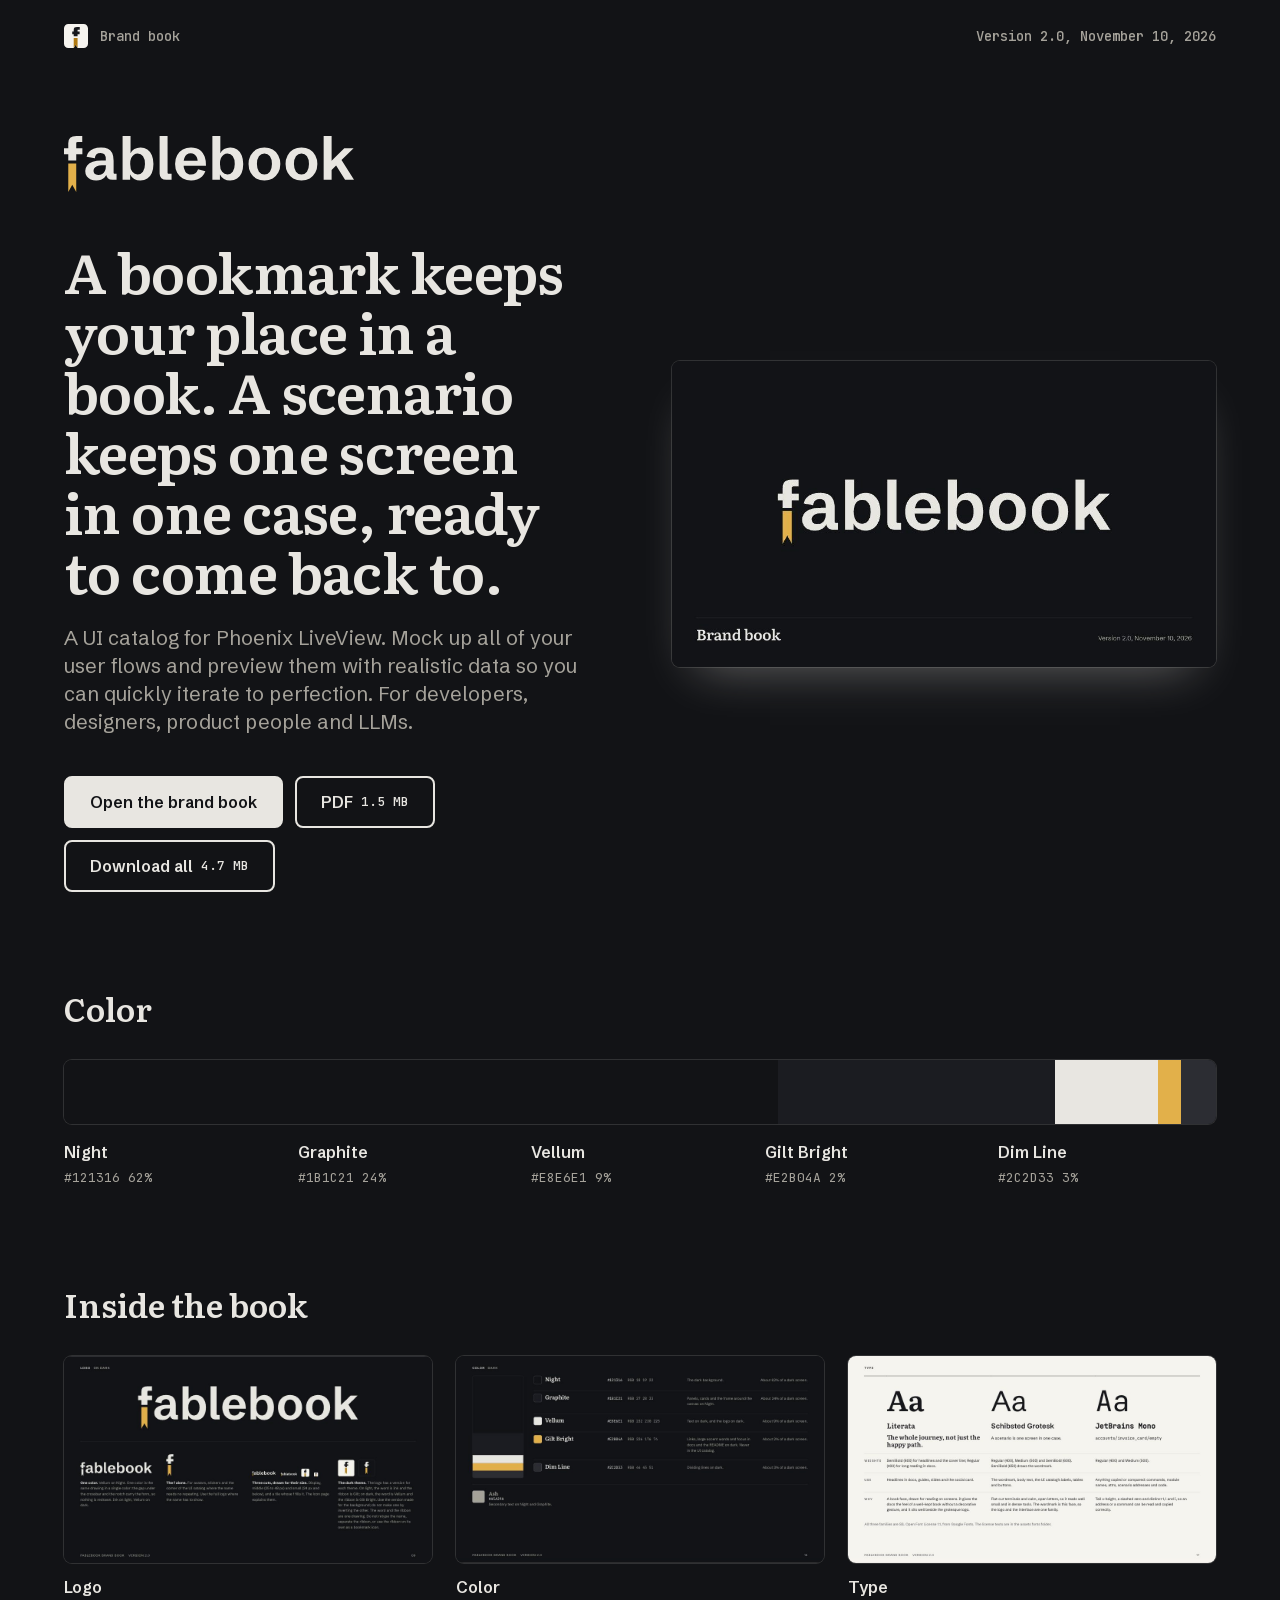
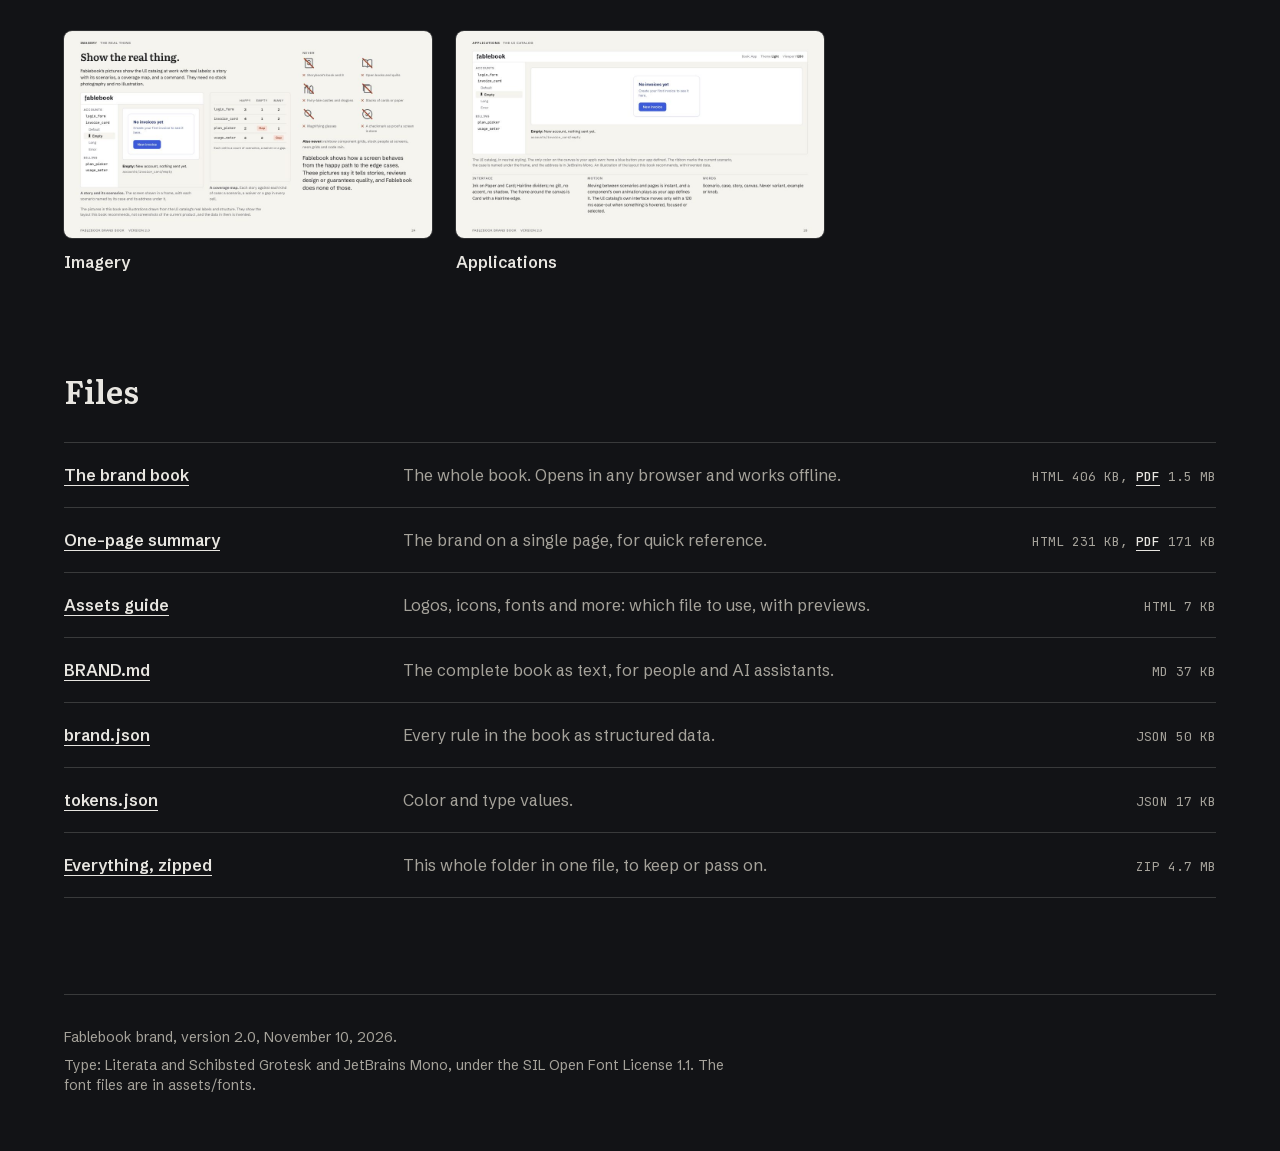
==== index.html @ 8df15fea "Fablebook brand book 2.0" ====
<!doctype html>
<!-- Generated from brand.json. Deploy this folder as is (Netlify Drop, GitHub Pages, Vercel) or open it from disk. Nothing loads from the internet. -->
<html lang="en">
<head>
<meta charset="utf-8">
<meta name="viewport" content="width=device-width, initial-scale=1">
<title>Fablebook brand</title>
<meta name="description" content="Fablebook brand book, version 2.0. A bookmark keeps your place in a book. A scenario keeps one screen in one case, ready to come back to.">
<meta property="og:title" content="Fablebook brand">
<meta property="og:description" content="Fablebook brand book, version 2.0. A bookmark keeps your place in a book. A scenario keeps one screen in one case, ready to come back to.">
<meta property="og:image" content="https://sztheory.github.io/fablebook-brand/preview/social.jpg">
<meta name="twitter:card" content="summary_large_image">
<meta name="theme-color" content="#121316">
<link rel="icon" href="assets/icon/favicon.svg" type="image/svg+xml">
<link rel="stylesheet" href="assets/fonts/web/fonts.css">
<style>
:root{--ground:#121316;--text:#E8E6E1;--muted:#A5A29A;--surface:#121316;--link:#E8E6E1;--btn:#E8E6E1;--btn-text:#121316;--display:Literata, Georgia, 'Times New Roman', serif;--body:'Schibsted Grotesk', system-ui, -apple-system, 'Segoe UI', sans-serif;--mono:'JetBrains Mono', ui-monospace, 'SF Mono', Consolas, monospace;color-scheme:dark}
*{box-sizing:border-box}
html{-webkit-text-size-adjust:100%}
body{margin:0;background:var(--ground);color:var(--text);font:400 16px/24px var(--body)}
a{color:inherit}
img{display:block;max-width:100%;height:auto}
.wrap{max-width:1248px;margin:0 auto;padding:0 48px}
.top{display:flex;justify-content:space-between;align-items:center;gap:16px;padding:24px 0;font:500 14px/20px var(--mono);color:var(--muted)}
.top span{display:flex;align-items:center;gap:12px}
.top img{width:24px;height:24px}
.hero{display:grid;grid-template-columns:1fr 1fr;gap:64px;align-items:center;padding:64px 0 96px}
.lockup{height:56px;width:auto;margin:0 0 48px}
h1{font:600 56px/60px var(--display);letter-spacing:-0.01em;margin:0 0 24px;text-wrap:balance}
.lead{font-size:20px;line-height:28px;color:var(--muted);margin:0 0 40px;max-width:32em}
.actions{display:flex;flex-wrap:wrap;gap:12px}
.btn{display:inline-flex;align-items:center;min-height:48px;padding:12px 24px;border-radius:8px;font:600 16px/24px var(--body);text-decoration:none;border:2px solid var(--btn);background:var(--btn);color:var(--btn-text)}
.btn.quiet{background:transparent;color:var(--text);border-color:var(--text)}
.btn small{font:500 13px/20px var(--mono);margin-left:8px;opacity:1}
.cover{display:block;border-radius:8px;overflow:hidden;box-shadow:0 0 0 1px color-mix(in srgb,var(--text) 14%,transparent),0 24px 48px -24px color-mix(in srgb,var(--text) 40%,transparent)}
h2{font:600 32px/40px var(--display);margin:0 0 32px}
section{padding:0 0 96px}
.palette{display:flex;height:64px;border-radius:8px;overflow:hidden;box-shadow:0 0 0 1px color-mix(in srgb,var(--text) 14%,transparent)}
.swatches{display:grid;grid-template-columns:repeat(5,1fr);gap:16px;margin:16px 0 0;padding:0;list-style:none}
.swatches b{display:block;font:600 16px/24px var(--body)}
.swatches span{font:400 13px/20px var(--mono);color:var(--muted)}
.pages{display:grid;grid-template-columns:repeat(3,1fr);gap:32px 24px;margin:0;padding:0;list-style:none}
.pages a{display:block;text-decoration:none}
.pages img{border-radius:8px;box-shadow:0 0 0 1px color-mix(in srgb,var(--text) 14%,transparent);aspect-ratio:16/9;width:100%;height:auto}
.pages span{display:block;margin:12px 0 0;font:600 16px/24px var(--body)}
.pages a:hover img{box-shadow:0 0 0 2px var(--link)}
.files{margin:0;padding:0;list-style:none;border-top:1px solid color-mix(in srgb,var(--text) 18%,transparent)}
.files li{display:grid;grid-template-columns:4fr 7fr 3fr;gap:24px;align-items:baseline;padding:20px 0;border-bottom:1px solid color-mix(in srgb,var(--text) 18%,transparent)}
.files a{font-weight:600;color:var(--link);text-underline-offset:4px}
.files p{margin:0;color:var(--muted)}
.files .meta{font:400 13px/20px var(--mono);color:var(--muted);text-align:right}
.files .meta a{font-weight:500;color:var(--link)}
footer{padding:32px 0 48px;border-top:1px solid color-mix(in srgb,var(--text) 18%,transparent);font-size:14px;line-height:20px;color:var(--muted)}
footer p{margin:0 0 8px;max-width:48em}
@media (max-width:860px){
.wrap{padding:0 20px}
.hero{grid-template-columns:1fr;gap:40px;padding:32px 0 64px}
.lockup{height:40px;margin:0 0 32px}
h1{font-size:40px;line-height:44px}
.lead{font-size:18px;line-height:28px;margin:0 0 32px}
.btn{width:100%;justify-content:center}
section{padding:0 0 64px}
h2{font-size:28px;line-height:36px;margin:0 0 24px}
.swatches{grid-template-columns:1fr 1fr}
.pages{grid-template-columns:1fr 1fr;gap:24px 16px}
.files li{grid-template-columns:1fr;gap:4px}
.files .meta{text-align:left}
.top .when{display:none}
}
</style>
</head>
<body>
<div class="wrap">
<header class="top"><span><img src="assets/icon/favicon.svg" alt="">Brand book</span><span class="when">Version 2.0, November 10, 2026</span></header>
<main>
<div class="hero">
<div>
<img class="lockup" src="assets/logo/fablebook-lockup-dark.svg" alt="Fablebook">
<h1>A bookmark keeps your place in a book. A scenario keeps one screen in one case, ready to come back to.</h1>
<p class="lead">A UI catalog for Phoenix LiveView. Mock up all of your user flows and preview them with realistic data so you can quickly iterate to perfection. For developers, designers, product people and LLMs.</p>
<div class="actions">
<a class="btn" href="fablebook-brand-book.html">Open the brand book</a>
<a class="btn quiet" href="fablebook-brand-book.pdf">PDF<small>1.5 MB</small></a>
<a class="btn quiet" href="fablebook-brand.zip">Download all<small>4.7 MB</small></a>
</div>
</div>
<a class="cover" href="fablebook-brand-book.html" aria-label="Open the brand book"><img src="preview/cover.jpg" width="960" height="540" alt="The cover of the Fablebook brand book"></a>
</div>
<section aria-labelledby="color">
<h2 id="color">Color</h2>
<div class="palette" role="img" aria-label="The dark palette in its proportions"><i style="flex:62;background:#121316"></i><i style="flex:24;background:#1B1C21"></i><i style="flex:9;background:#E8E6E1"></i><i style="flex:2;background:#E2B04A"></i><i style="flex:3;background:#2C2D33"></i></div>
<ul class="swatches"><li><b>Night</b><span>#121316 62%</span></li><li><b>Graphite</b><span>#1B1C21 24%</span></li><li><b>Vellum</b><span>#E8E6E1 9%</span></li><li><b>Gilt Bright</b><span>#E2B04A 2%</span></li><li><b>Dim Line</b><span>#2C2D33 3%</span></li></ul>
</section>
<section aria-labelledby="inside">
<h2 id="inside">Inside the book</h2>
<ul class="pages"><li><a href="fablebook-brand-book.html#logo-dark"><img src="preview/logo-dark.jpg" width="960" height="540" loading="lazy" alt=""><span>Logo</span></a></li><li><a href="fablebook-brand-book.html#color-dark"><img src="preview/color-dark.jpg" width="960" height="540" loading="lazy" alt=""><span>Color</span></a></li><li><a href="fablebook-brand-book.html#type"><img src="preview/type.jpg" width="960" height="540" loading="lazy" alt=""><span>Type</span></a></li><li><a href="fablebook-brand-book.html#imagery"><img src="preview/imagery.jpg" width="960" height="540" loading="lazy" alt=""><span>Imagery</span></a></li><li><a href="fablebook-brand-book.html#apps-workbench"><img src="preview/apps-workbench.jpg" width="960" height="540" loading="lazy" alt=""><span>Applications</span></a></li></ul>
</section>
<section aria-labelledby="files">
<h2 id="files">Files</h2>
<ul class="files">
<li><a href="fablebook-brand-book.html">The brand book</a><p>The whole book. Opens in any browser and works offline.</p><span class="meta">HTML 406 KB, <a href="fablebook-brand-book.pdf">PDF</a> 1.5 MB</span></li>
<li><a href="fablebook-one-page.html">One-page summary</a><p>The brand on a single page, for quick reference.</p><span class="meta">HTML 231 KB, <a href="fablebook-one-page.pdf">PDF</a> 171 KB</span></li>
<li><a href="assets/index.html">Assets guide</a><p>Logos, icons, fonts and more: which file to use, with previews.</p><span class="meta">HTML 7 KB</span></li>
<li><a href="BRAND.md">BRAND.md</a><p>The complete book as text, for people and AI assistants.</p><span class="meta">MD 37 KB</span></li>
<li><a href="brand.json">brand.json</a><p>Every rule in the book as structured data.</p><span class="meta">JSON 50 KB</span></li>
<li><a href="tokens.json">tokens.json</a><p>Color and type values.</p><span class="meta">JSON 17 KB</span></li>
<li><a href="fablebook-brand.zip">Everything, zipped</a><p>This whole folder in one file, to keep or pass on.</p><span class="meta">ZIP 4.7 MB</span></li>
</ul>
</section>
</main>
<footer>
<p>Fablebook brand, version 2.0, November 10, 2026.</p>
<p>Type: Literata and Schibsted Grotesk and JetBrains Mono, under the SIL Open Font License 1.1. The font files are in assets/fonts.</p>
</footer>
</div>
</body>
</html>
---- assets/fonts/web/fonts.css ----
@font-face{font-family:'Literata';font-style:normal;font-weight:400 700;font-display:swap;src:url('Literata-normal-400-700.woff2') format('woff2')}
@font-face{font-family:'Schibsted Grotesk';font-style:normal;font-weight:400 700;font-display:swap;src:url('SchibstedGrotesk-normal-400-700.woff2') format('woff2')}
@font-face{font-family:'JetBrains Mono';font-style:normal;font-weight:400 500;font-display:swap;src:url('JetBrainsMono-normal-400.woff2') format('woff2')}
/* Latin subsets; for other scripts use the files in ../variable. */
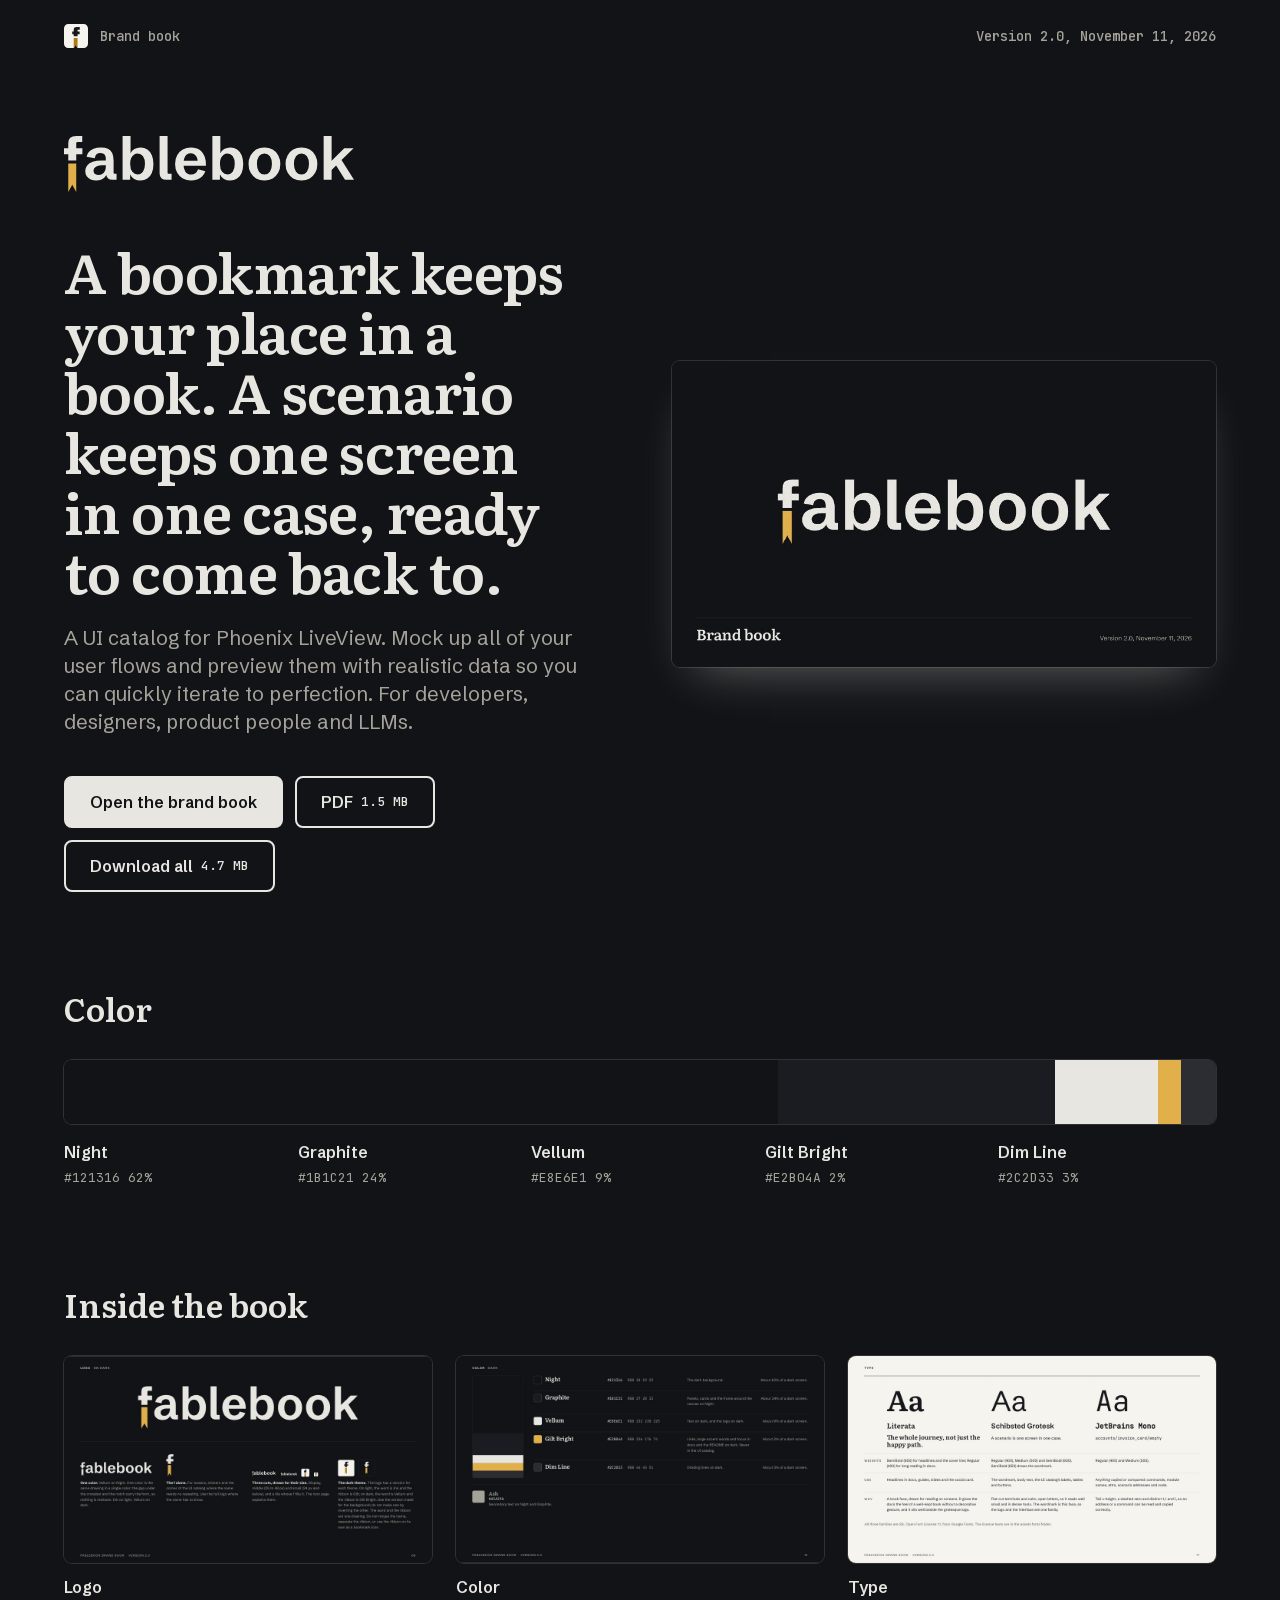
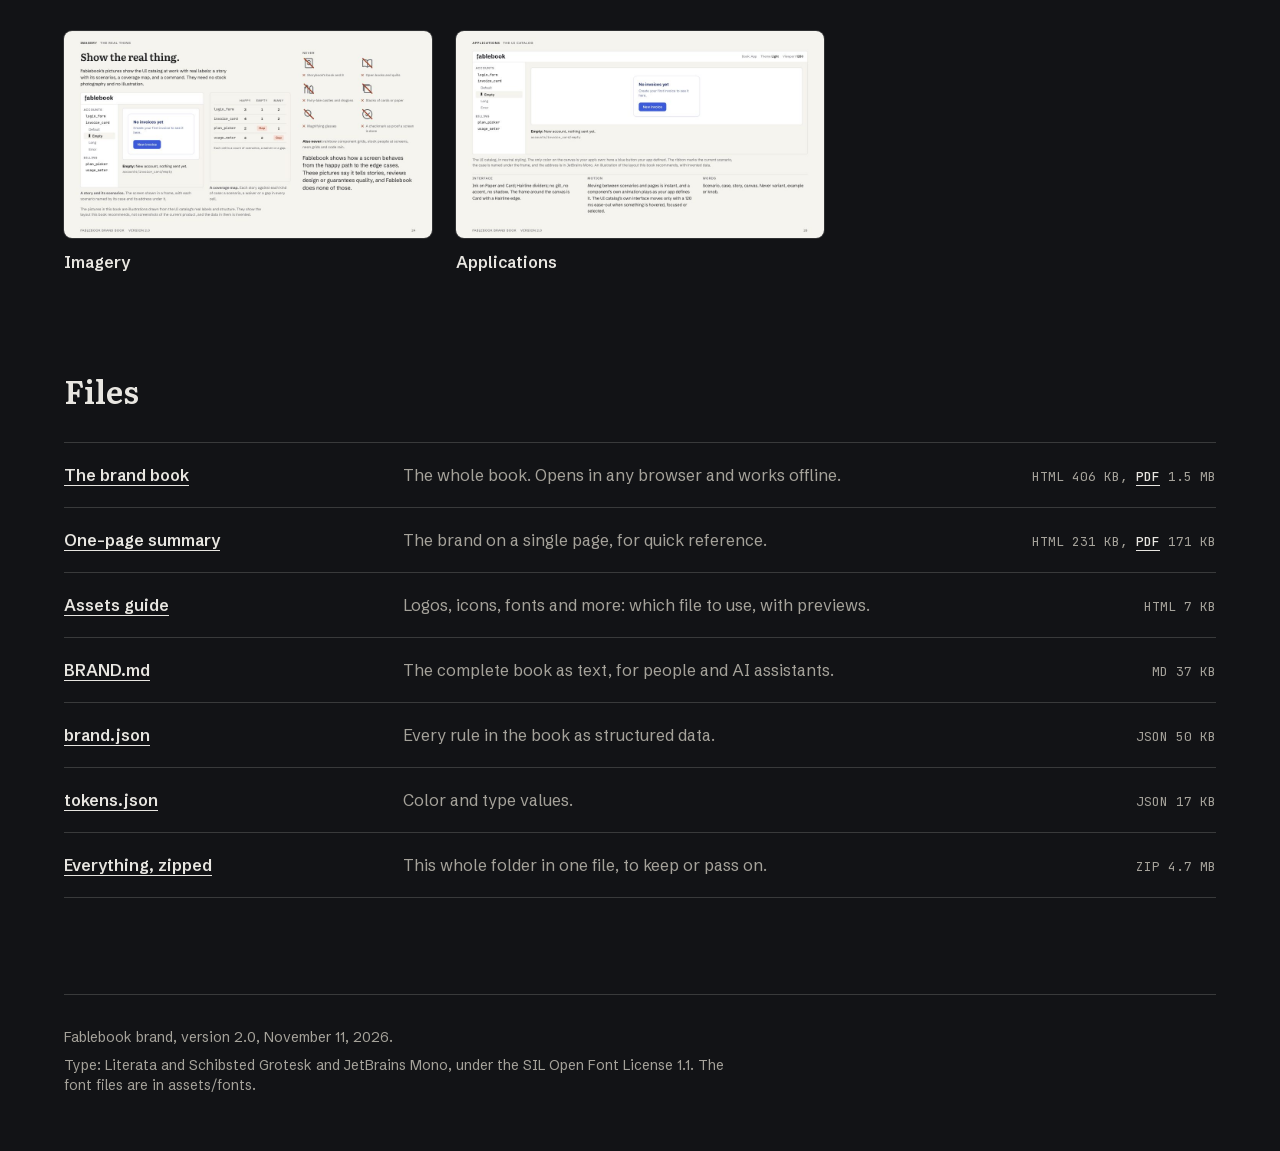
==== commit 5a13d2f3: "Fablebook brand book 2.0: dated November 11, 2026" ====
--- a/index.html
+++ b/index.html
@@ -71,7 +71,7 @@
 </head>
 <body>
 <div class="wrap">
-<header class="top"><span><img src="assets/icon/favicon.svg" alt="">Brand book</span><span class="when">Version 2.0, November 10, 2026</span></header>
+<header class="top"><span><img src="assets/icon/favicon.svg" alt="">Brand book</span><span class="when">Version 2.0, November 11, 2026</span></header>
 <main>
 <div class="hero">
 <div>
@@ -109,7 +109,7 @@
 </section>
 </main>
 <footer>
-<p>Fablebook brand, version 2.0, November 10, 2026.</p>
+<p>Fablebook brand, version 2.0, November 11, 2026.</p>
 <p>Type: Literata and Schibsted Grotesk and JetBrains Mono, under the SIL Open Font License 1.1. The font files are in assets/fonts.</p>
 </footer>
 </div>
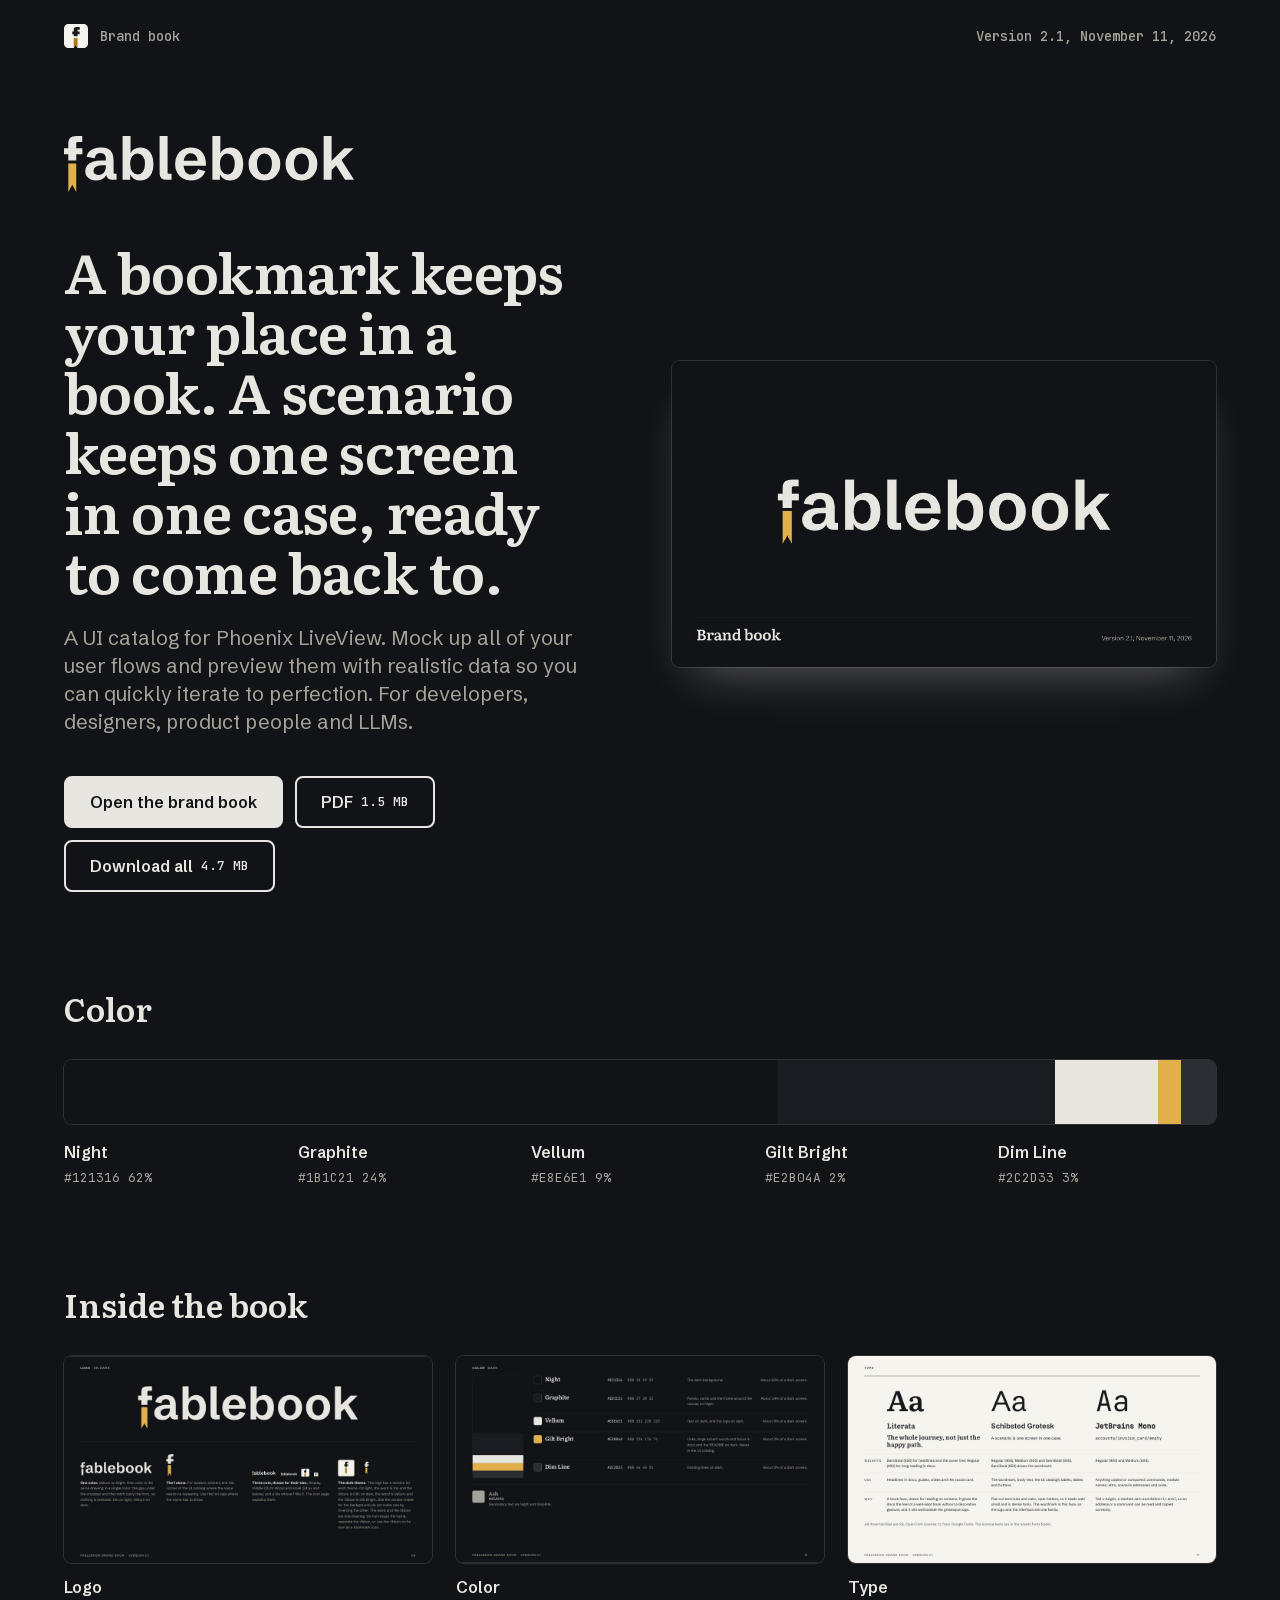
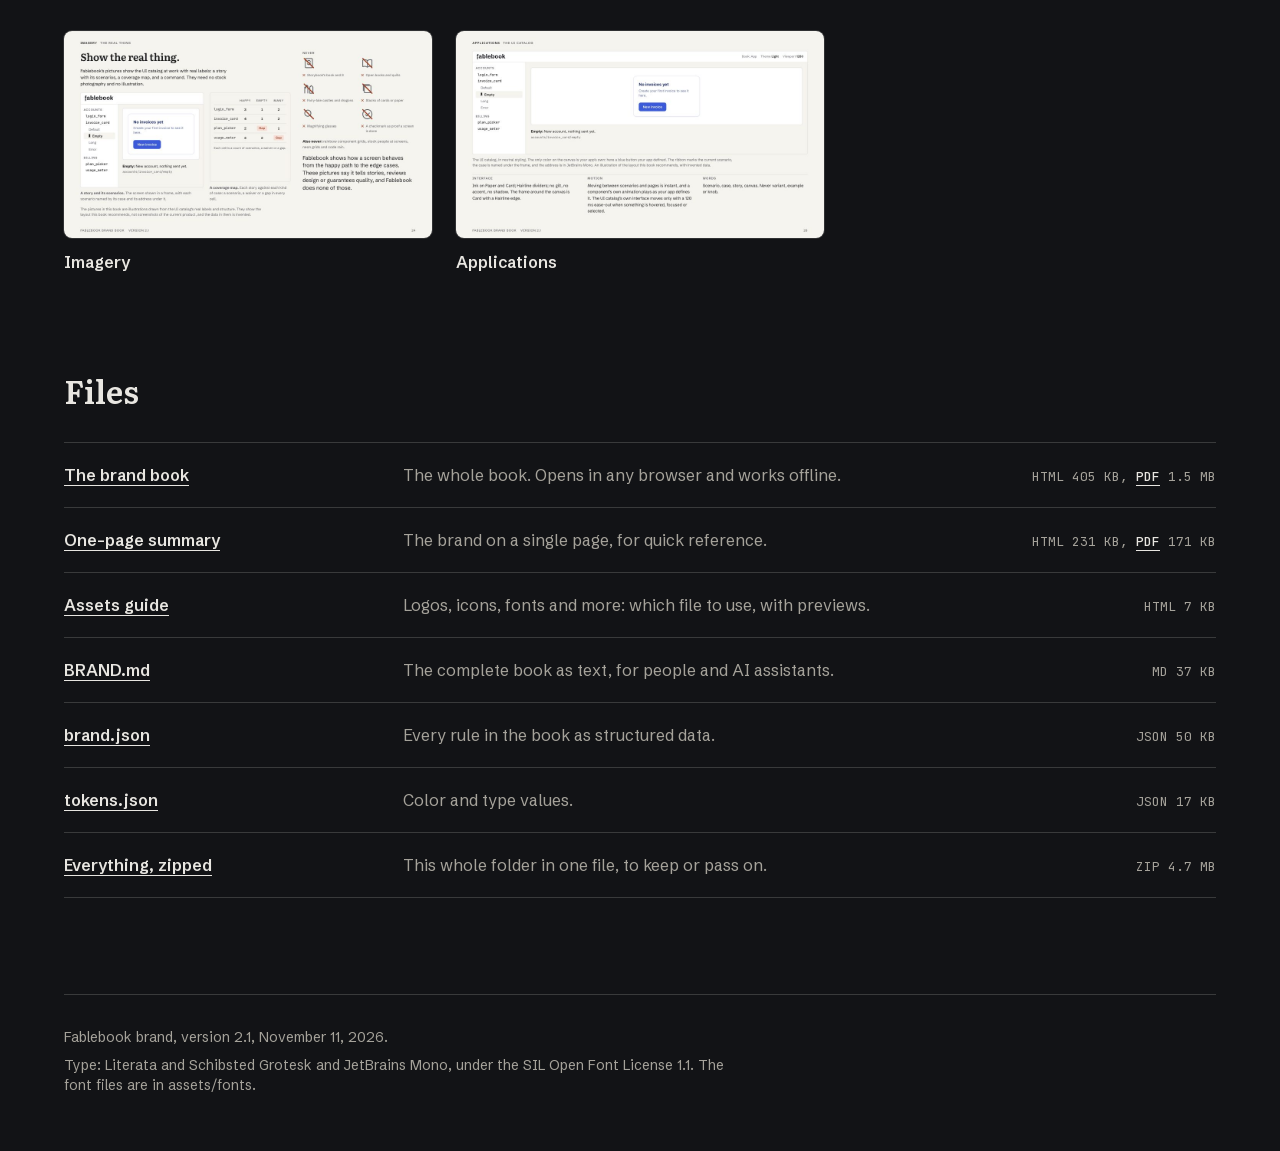
==== commit b2e34412: "Fablebook brand book 2.1: markers page lists Gap, Waived and Edited as one flat list" ====
--- a/index.html
+++ b/index.html
@@ -5,9 +5,9 @@
 <meta charset="utf-8">
 <meta name="viewport" content="width=device-width, initial-scale=1">
 <title>Fablebook brand</title>
-<meta name="description" content="Fablebook brand book, version 2.0. A bookmark keeps your place in a book. A scenario keeps one screen in one case, ready to come back to.">
+<meta name="description" content="Fablebook brand book, version 2.1. A bookmark keeps your place in a book. A scenario keeps one screen in one case, ready to come back to.">
 <meta property="og:title" content="Fablebook brand">
-<meta property="og:description" content="Fablebook brand book, version 2.0. A bookmark keeps your place in a book. A scenario keeps one screen in one case, ready to come back to.">
+<meta property="og:description" content="Fablebook brand book, version 2.1. A bookmark keeps your place in a book. A scenario keeps one screen in one case, ready to come back to.">
 <meta property="og:image" content="https://sztheory.github.io/fablebook-brand/preview/social.jpg">
 <meta name="twitter:card" content="summary_large_image">
 <meta name="theme-color" content="#121316">
@@ -71,7 +71,7 @@
 </head>
 <body>
 <div class="wrap">
-<header class="top"><span><img src="assets/icon/favicon.svg" alt="">Brand book</span><span class="when">Version 2.0, November 11, 2026</span></header>
+<header class="top"><span><img src="assets/icon/favicon.svg" alt="">Brand book</span><span class="when">Version 2.1, November 11, 2026</span></header>
 <main>
 <div class="hero">
 <div>
@@ -98,7 +98,7 @@
 <section aria-labelledby="files">
 <h2 id="files">Files</h2>
 <ul class="files">
-<li><a href="fablebook-brand-book.html">The brand book</a><p>The whole book. Opens in any browser and works offline.</p><span class="meta">HTML 406 KB, <a href="fablebook-brand-book.pdf">PDF</a> 1.5 MB</span></li>
+<li><a href="fablebook-brand-book.html">The brand book</a><p>The whole book. Opens in any browser and works offline.</p><span class="meta">HTML 405 KB, <a href="fablebook-brand-book.pdf">PDF</a> 1.5 MB</span></li>
 <li><a href="fablebook-one-page.html">One-page summary</a><p>The brand on a single page, for quick reference.</p><span class="meta">HTML 231 KB, <a href="fablebook-one-page.pdf">PDF</a> 171 KB</span></li>
 <li><a href="assets/index.html">Assets guide</a><p>Logos, icons, fonts and more: which file to use, with previews.</p><span class="meta">HTML 7 KB</span></li>
 <li><a href="BRAND.md">BRAND.md</a><p>The complete book as text, for people and AI assistants.</p><span class="meta">MD 37 KB</span></li>
@@ -109,7 +109,7 @@
 </section>
 </main>
 <footer>
-<p>Fablebook brand, version 2.0, November 11, 2026.</p>
+<p>Fablebook brand, version 2.1, November 11, 2026.</p>
 <p>Type: Literata and Schibsted Grotesk and JetBrains Mono, under the SIL Open Font License 1.1. The font files are in assets/fonts.</p>
 </footer>
 </div>
